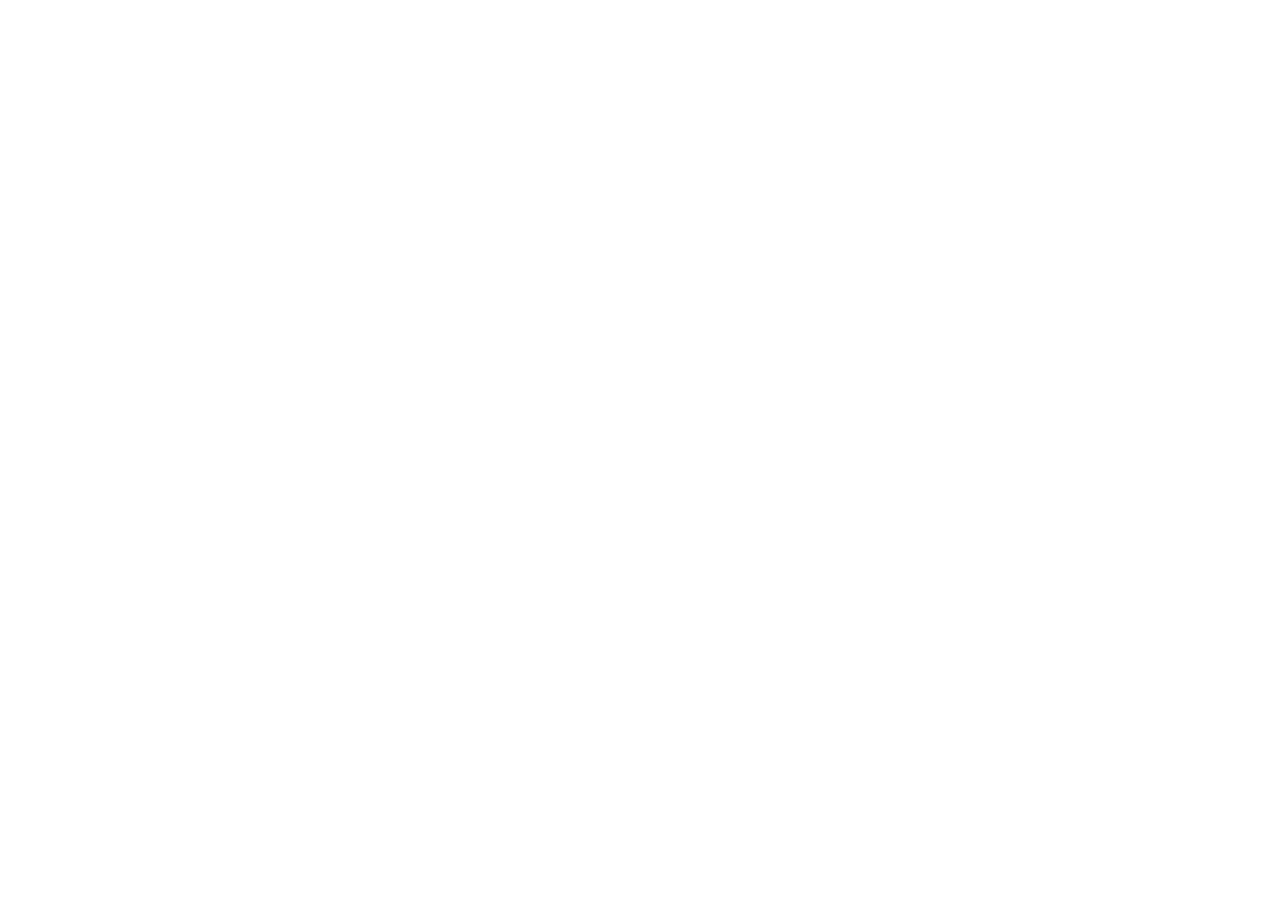
==== src/views/vistaReporteGastos.html @ c66349e0 "ok" ====
<!DOCTYPE html>
<html lang="en">
<head>
    <meta charset="UTF-8">
    <meta name="viewport" content="width=device-width, initial-scale=1.0">
    <title>Document</title>
</head>
<body>
    

    <script src="../controllers/controlador.js" type="module"></script>
</body>
</html>
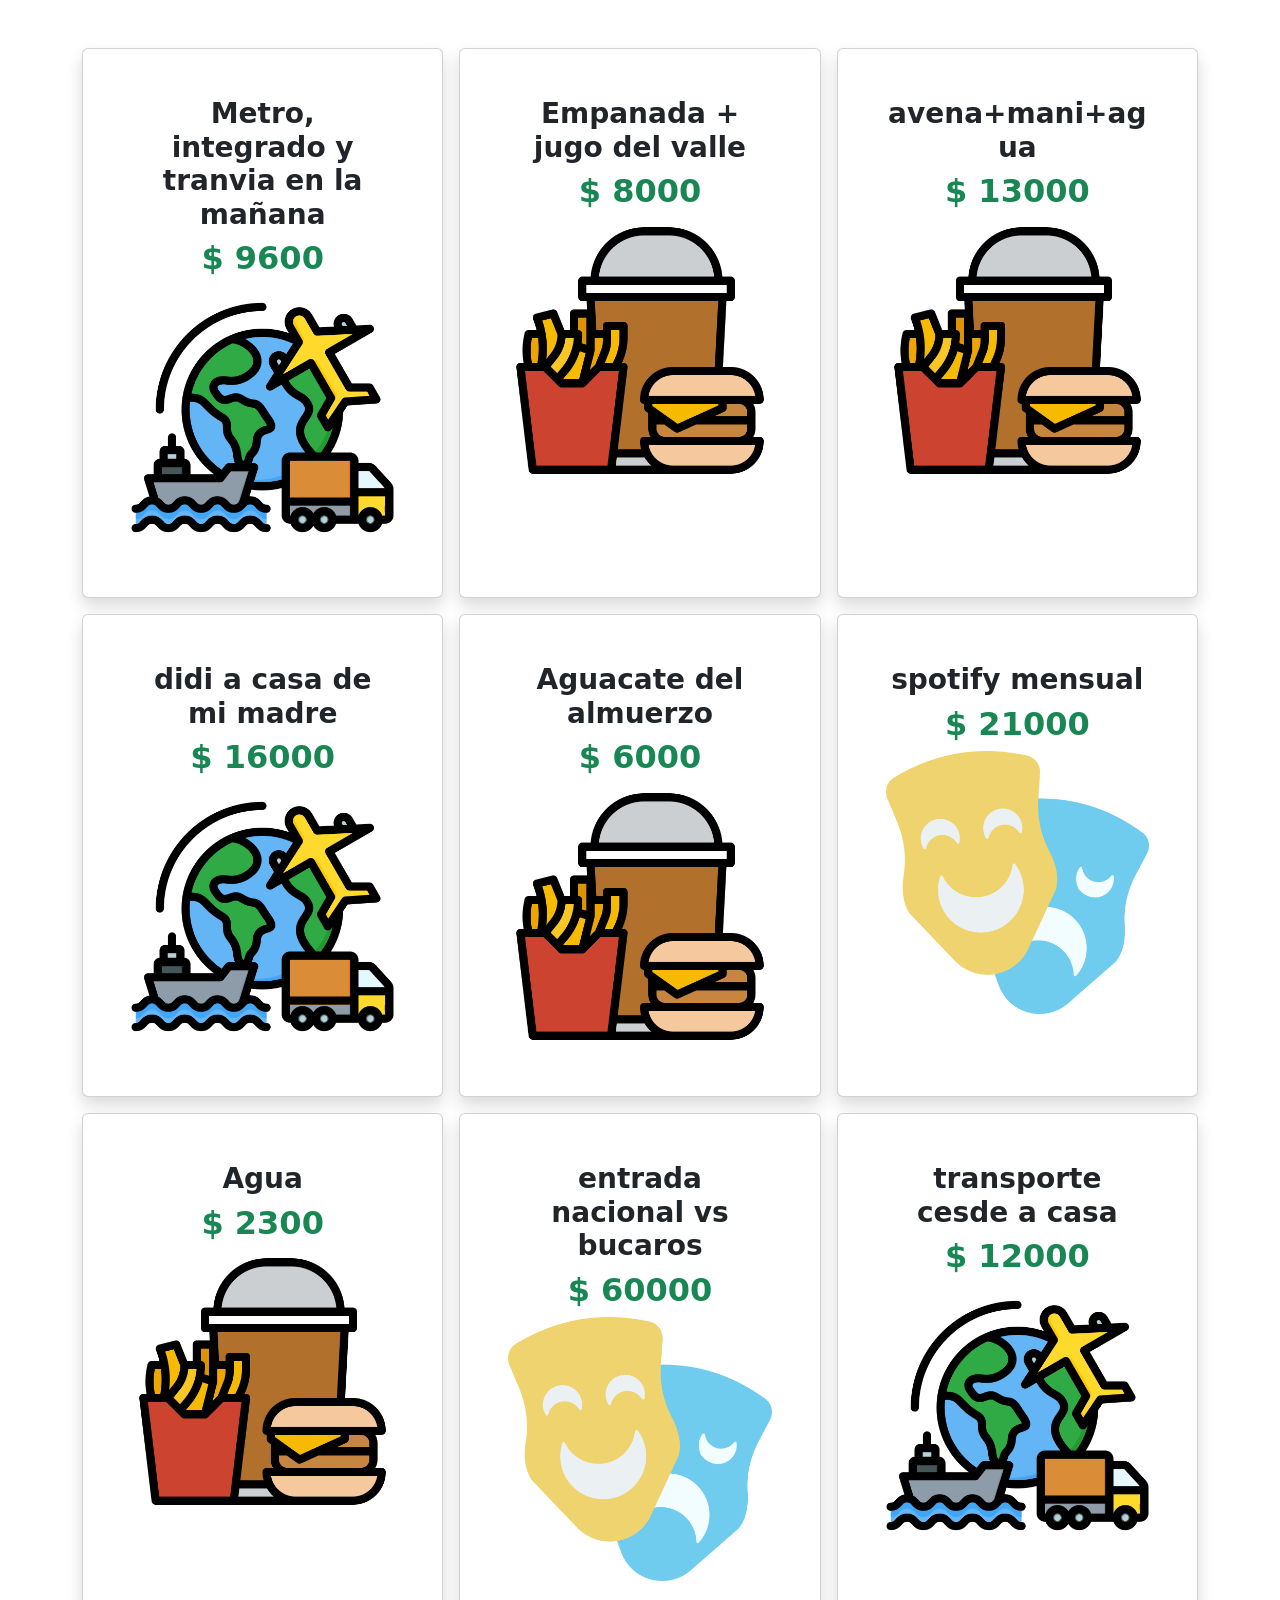
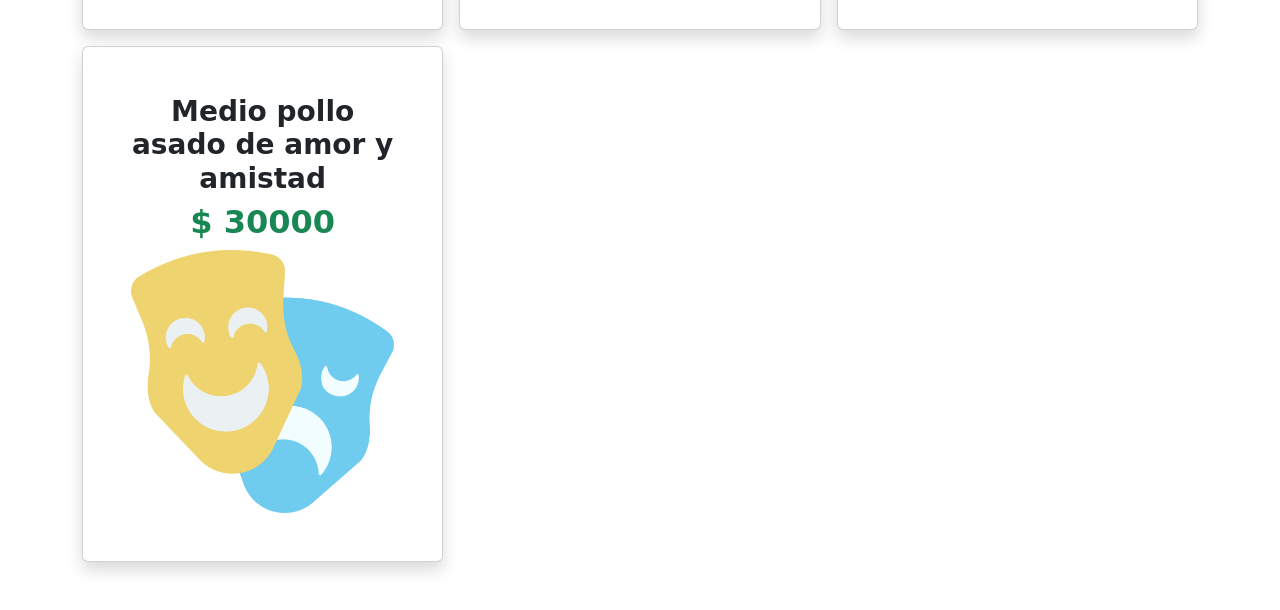
==== commit 368afe76: "ok" ====
--- a/src/views/vistaReporteGastos.html
+++ b/src/views/vistaReporteGastos.html
@@ -4,10 +4,18 @@
     <meta charset="UTF-8">
     <meta name="viewport" content="width=device-width, initial-scale=1.0">
     <title>Document</title>
+    <link href="https://cdn.jsdelivr.net/npm/bootstrap@5.3.3/dist/css/bootstrap.min.css" rel="stylesheet" integrity="sha384-QWTKZyjpPEjISv5WaRU9OFeRpok6YctnYmDr5pNlyT2bRjXh0JMhjY6hW+ALEwIH" crossorigin="anonymous">
 </head>
 <body>
     
+    <main>
+        <div class="container my-5">
+            <div class="row row-cols-1 row-cols-md-3 g-3" id="fila">
 
+            </div>
+        </div>
+    </main>
+    <script src="https://cdn.jsdelivr.net/npm/bootstrap@5.3.3/dist/js/bootstrap.bundle.min.js" integrity="sha384-YvpcrYf0tY3lHB60NNkmXc5s9fDVZLESaAA55NDzOxhy9GkcIdslK1eN7N6jIeHz" crossorigin="anonymous"></script>
     <script src="../controllers/controlador.js" type="module"></script>
 </body>
 </html>
